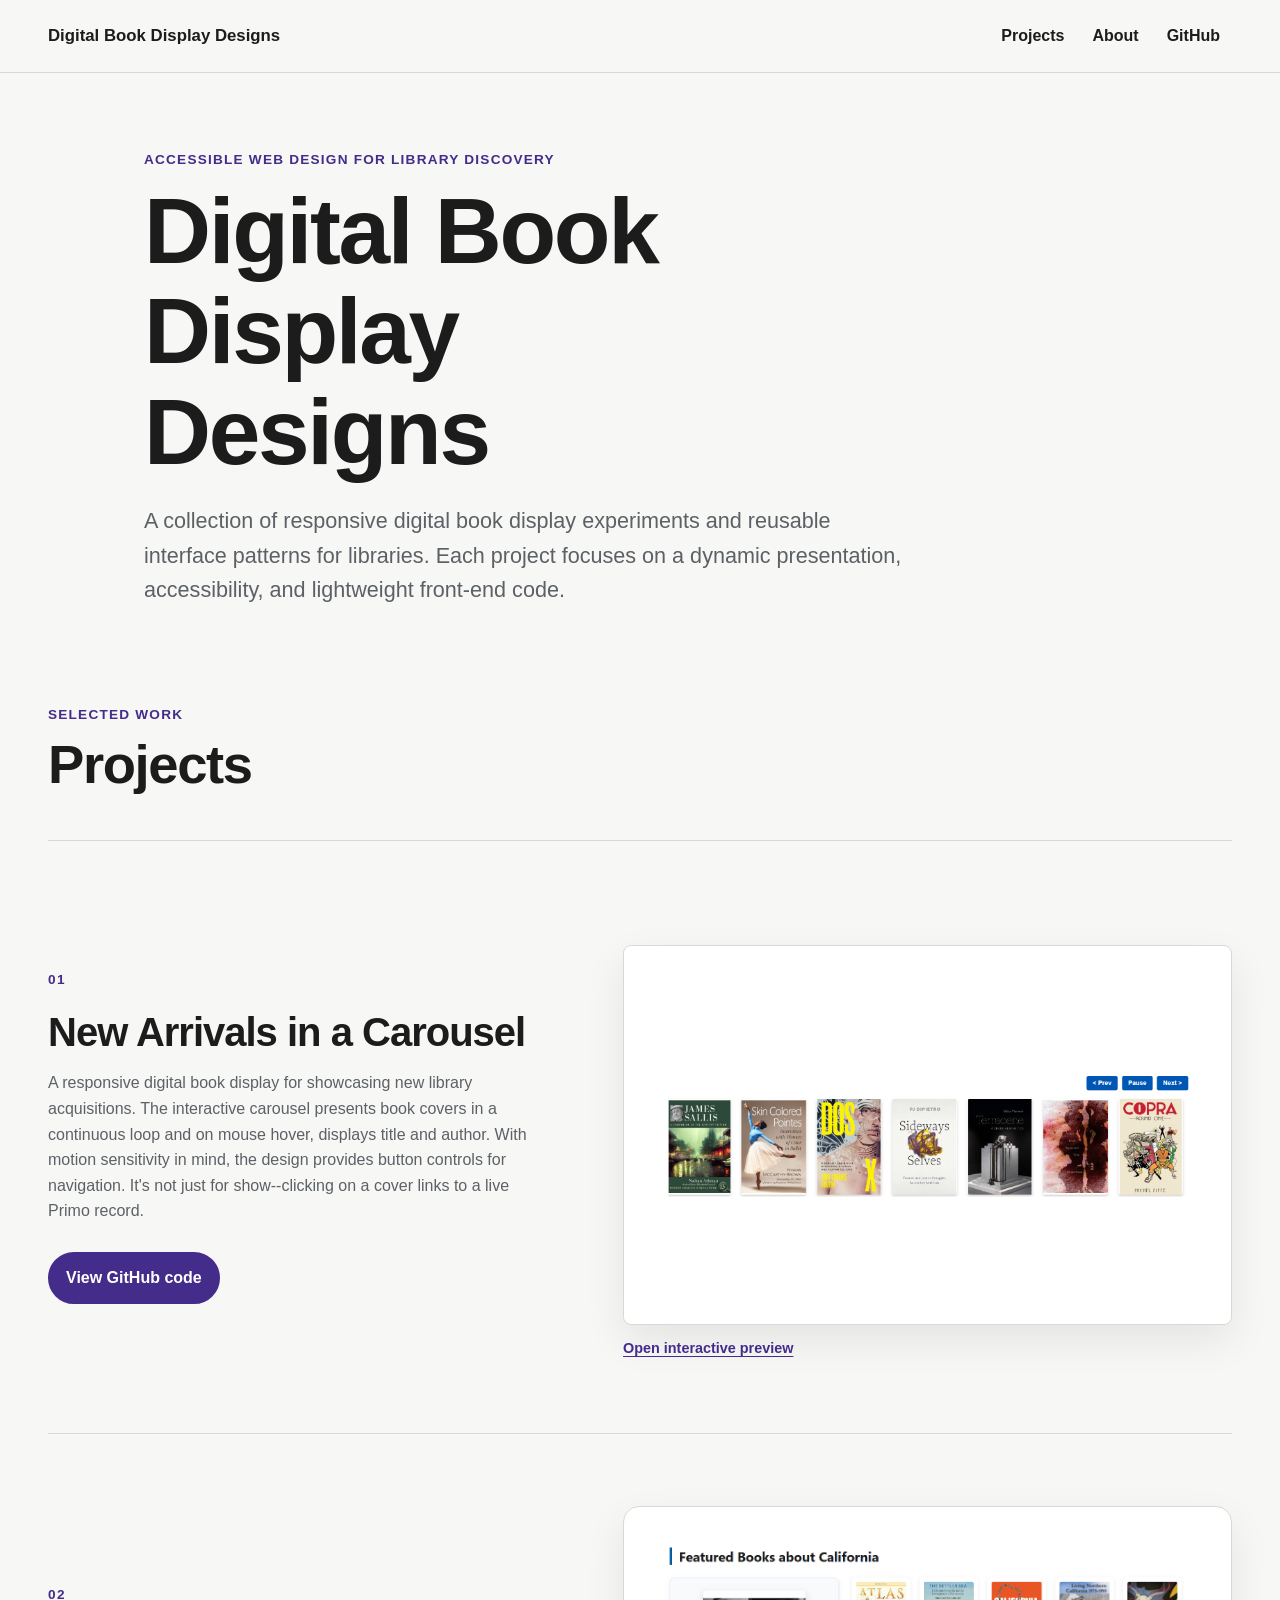
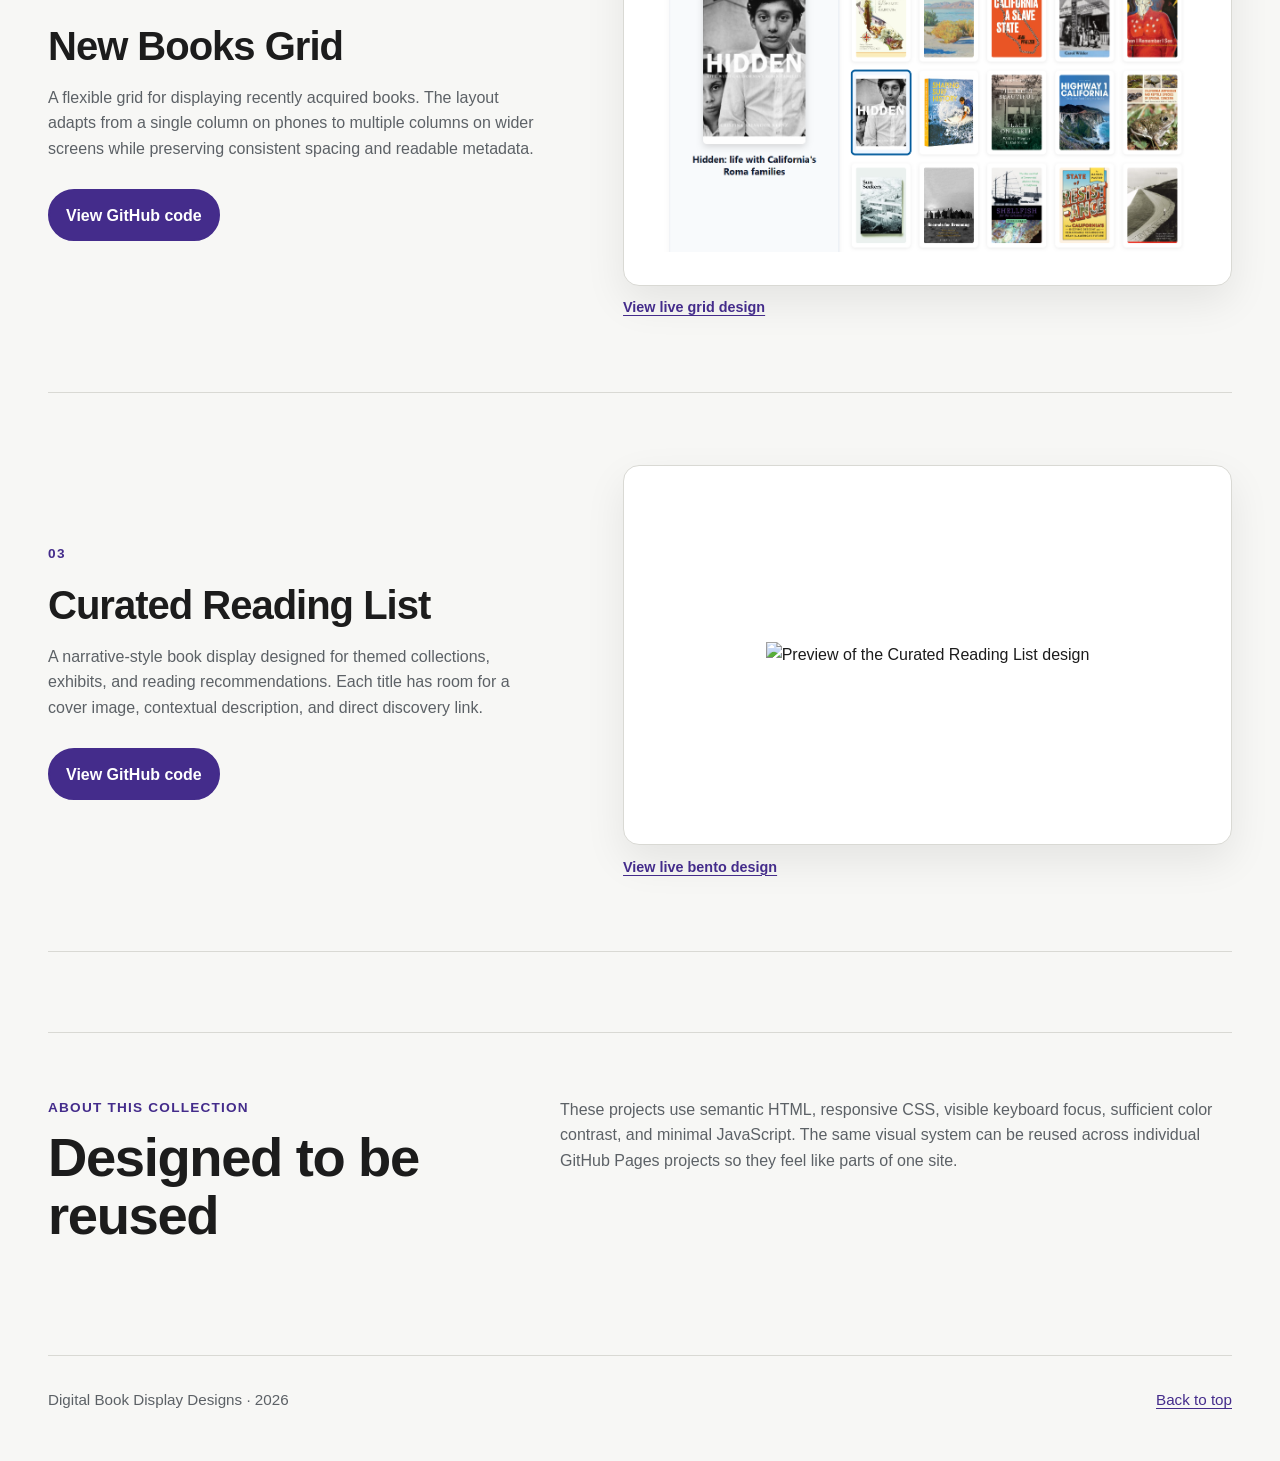
==== index.html @ feedeee6 "Revise project sections for new books grid Updated project sections to reflect new book grids and li" ====
<!doctype html>
<html lang="en">
<head>
  <meta charset="utf-8">
  <meta name="viewport" content="width=device-width, initial-scale=1">
  <meta name="description" content="Digital Book Display Designs: a collection of accessible, responsive digital book display projects.">
  <title>Digital Book Display Designs</title>
  <link rel="stylesheet" href="styles.css">
  <script src="script.js" defer></script>
</head>
<body>
  <a class="skip-link" href="#main-content">Skip to main content</a>

  <header class="site-header">
    <div class="site-header__inner">
      <a class="site-title" href="./" aria-label="Digital Book Display Designs home">
        Digital Book Display Designs
      </a>

      <button class="nav-toggle" type="button" aria-expanded="false" aria-controls="site-nav">
        <span class="nav-toggle__label">Menu</span>
      </button>

      <nav id="site-nav" class="site-nav" aria-label="Primary navigation">
        <a href="#projects">Projects</a>
        <a href="#about">About</a>
        <a href="https://github.com/YOUR-USERNAME">GitHub</a>
      </nav>
    </div>
  </header>

  <main id="main-content">
    <section class="hero" aria-labelledby="page-title">
      <div class="hero__inner">
        <p class="eyebrow">Accessible web design for library discovery</p>
        <h1 id="page-title">Digital Book Display Designs</h1>
        <p class="hero__lede">
          A collection of responsive digital book display experiments and reusable interface patterns for libraries.
          Each project focuses on a dynamic presentation, accessibility, and lightweight front-end code.
        </p>
      </div>
    </section>

    <section id="projects" class="projects-section" aria-labelledby="projects-heading">
      <div class="section-heading">
        <p class="eyebrow">Selected work</p>
        <h2 id="projects-heading">Projects</h2>
      </div>

      <div class="project-list">
        <article class="project">
    <div class="project__content">
        <p class="project__number" aria-hidden="true">01</p>

        <h3>New Arrivals in a Carousel</h3>

        <p>
            A responsive digital book display for showcasing new library
            acquisitions. The interactive carousel presents book covers in a continuous 
          loop and on mouse hover, displays title and author. With motion sensitivity in mind, 
          the design provides button controls for navigation. It's not just for show--clicking on a cover links to a live 
          Primo record.
        </p>

        <div class="project__links">
            <a
                class="button"
                href="https://github.com/can-li1128/bookgallery">
                View GitHub code
            </a>
        </div>
    </div>

    <figure class="project__preview project__preview--full">
        <div class="preview-frame">
            <img
                src="images/project01.png"
                alt="Preview of the New Arrivals Carousel">
        </div>

        <figcaption>
            <a
                class="preview-link"
                href="https://can-li1128.github.io/bookgallery/">
                Open interactive preview
                <span aria-hidden="true"></span>
            </a>
        </figcaption>
    </figure>
</article>

        <article class="project">

    <div class="project__content">
        <p class="project__number" aria-hidden="true">02</p>

        <h3>New Books Grid</h3>

        <p>
            A flexible grid for displaying recently acquired books.
            The layout adapts from a single column on phones to multiple
            columns on wider screens while preserving consistent spacing
            and readable metadata.
        </p>

        <div class="project__links">
            <a
                class="button"
                href="https://github.com/can-li1128/gridgallery">
                View GitHub code
            </a>
        </div>
    </div>

    <figure class="project__preview">
        <div class="preview-frame">
            <img
                src="images/project02.png"
                alt="Preview of the themed Books Grid">
        </div>

        <figcaption>
            <a
                class="preview-link"
                href="https://can-li1128.github.io/gridgallery">
                View live grid design
            </a>
        </figcaption>
    </figure>

</article>

        <article class="project">

    <div class="project__content">
        <p class="project__number" aria-hidden="true">03</p>

        <h3>Curated Reading List</h3>

        <p>
            A narrative-style book display designed for themed collections,
            exhibits, and reading recommendations. Each title has room for
            a cover image, contextual description, and direct discovery link.
        </p>

        <div class="project__links">
            <a
                class="button"
                href="https://github.com/YOUR-USERNAME/curated-reading-list">
                View GitHub code
            </a>
        </div>
    </div>

    <figure class="project__preview">
        <div class="preview-frame">
            <img
                src="images/curated-reading-list.png"
                alt="Preview of the Curated Reading List design">
        </div>

        <figcaption>
            <a
                class="preview-link"
                href="https://YOUR-USERNAME.github.io/curated-reading-list/">
                View live bento design
            </a>
        </figcaption>
    </figure>

</article>
      </div>
    </section>

    <section id="about" class="about-section" aria-labelledby="about-heading">
      <div>
        <p class="eyebrow">About this collection</p>
        <h2 id="about-heading">Designed to be reused</h2>
      </div>
      <p>
        These projects use semantic HTML, responsive CSS, visible keyboard focus, sufficient color contrast, and minimal JavaScript. The same visual system can be reused across individual GitHub Pages projects so they feel like parts of one site.
      </p>
    </section>
  </main>

  <footer class="site-footer">
    <p>Digital Book Display Designs <span aria-hidden="true">·</span> <span id="year"></span></p>
    <a href="#main-content">Back to top</a>
  </footer>
</body>
</html>
---- styles.css ----
:root {
  --bg: #f7f7f5;
  --surface: #ffffff;
  --text: #1c1c1c;
  --muted: #5c6166;
  --accent: #442c8b;
  --accent-dark: #31206a;
  --border: #d9d9d4;
  --focus: #dcae27;
  --max-width: 74rem;
  --radius: 1rem;
  --shadow: 0 16px 40px rgba(0, 0, 0, 0.08);
}

* {
  box-sizing: border-box;
}

html {
  scroll-behavior: smooth;
}

body {
  margin: 0;
  background: var(--bg);
  color: var(--text);
  font-family: "Source Sans 3", "Segoe UI", Arial, sans-serif;
  font-size: 1rem;
  line-height: 1.6;
}

img {
  display: block;
  max-width: 100%;
  height: auto;
}

a {
  color: var(--accent);
  text-underline-offset: 0.2em;
}

a:hover {
  text-decoration-thickness: 0.14em;
}

a:focus-visible,
button:focus-visible {
  outline: 3px solid var(--focus);
  outline-offset: 4px;
}

.skip-link {
  position: absolute;
  top: 0.75rem;
  left: 0.75rem;
  z-index: 1000;
  padding: 0.75rem 1rem;
  background: var(--text);
  color: #fff;
  transform: translateY(-150%);
}

.skip-link:focus {
  transform: translateY(0);
}

.site-header {
  border-bottom: 1px solid var(--border);
  background: rgba(247, 247, 245, 0.96);
}

.site-header__inner,
.hero__inner,
.projects-section,
.about-section,
.site-footer {
  width: min(calc(100% - 2rem), var(--max-width));
  margin-inline: auto;
}

.site-header__inner {
  position: relative;
  display: flex;
  min-height: 4.5rem;
  align-items: center;
  justify-content: space-between;
  gap: 1rem;
}

.site-title {
  color: var(--text);
  font-size: 1.05rem;
  font-weight: 700;
  text-decoration: none;
}

.nav-toggle {
  border: 1px solid var(--border);
  border-radius: 999px;
  background: var(--surface);
  color: var(--text);
  padding: 0.55rem 0.9rem;
  font: inherit;
  font-weight: 700;
  cursor: pointer;
}

.site-nav {
  position: absolute;
  top: calc(100% + 0.5rem);
  right: 0;
  z-index: 10;
  display: none;
  min-width: 12rem;
  padding: 0.6rem;
  border: 1px solid var(--border);
  border-radius: 0.75rem;
  background: var(--surface);
  box-shadow: var(--shadow);
}

.site-nav.is-open {
  display: grid;
}

.site-nav a {
  padding: 0.65rem 0.75rem;
  border-radius: 0.5rem;
  color: var(--text);
  font-weight: 600;
  text-decoration: none;
}

.site-nav a:hover {
  background: #efeee9;
}

.hero {
  padding: 4.75rem 0 4rem;
}

.hero__inner {
  max-width: 62rem;
}

.eyebrow {
  margin: 0 0 0.65rem;
  color: var(--accent);
  font-size: 0.85rem;
  font-weight: 800;
  letter-spacing: 0.09em;
  text-transform: uppercase;
}

h1,
h2,
h3 {
  margin-top: 0;
  line-height: 1.08;
  letter-spacing: -0.025em;
}

h1 {
  max-width: 11ch;
  margin-bottom: 1.4rem;
  font-size: clamp(2.8rem, 9vw, 5.8rem);
  font-weight: 800;
}

h2 {
  font-size: clamp(2rem, 5vw, 3.4rem);
}

h3 {
  margin-bottom: 1rem;
  font-size: clamp(1.65rem, 4vw, 2.5rem);
}

.hero__lede {
  max-width: 48rem;
  margin: 0;
  color: var(--muted);
  font-size: clamp(1.1rem, 2.4vw, 1.35rem);
}

.projects-section {
  padding: 2rem 0 5rem;
}

.section-heading {
  margin-bottom: 2rem;
}

.project-list {
  border-top: 1px solid var(--border);
}

.project {
  display: grid;
  gap: 2rem;
  padding: 3rem 0;
  border-bottom: 1px solid var(--border);
}

.project__content p:not(.project__number) {
  max-width: 42rem;
  color: var(--muted);
}

.project__number {
  margin: 0 0 1.25rem;
  color: var(--accent);
  font-size: 0.85rem;
  font-weight: 800;
  letter-spacing: 0.1em;
}

.project__links {
  display: flex;
  flex-wrap: wrap;
  align-items: center;
  gap: 1rem 1.25rem;
  margin-top: 1.75rem;
}

.button {
  display: inline-flex;
  align-items: center;
  justify-content: center;
  min-height: 2.9rem;
  padding: 0.7rem 1rem;
  border: 2px solid var(--accent);
  border-radius: 999px;
  background: var(--accent);
  color: #fff;
  font-weight: 750;
  text-decoration: none;
}

.button:hover {
  border-color: var(--accent-dark);
  background: var(--accent-dark);
}

.text-link {
  font-weight: 700;
}

.project__preview {
  margin: 0;
}

.preview-frame {
  display: flex;
  align-items: center;
  justify-content: center;
  overflow: hidden;
  aspect-ratio: 16 / 10;
  padding: 1rem;
  border: 1px solid var(--border);
  border-radius: var(--radius);
  background: var(--surface);
  box-shadow: var(--shadow);
}

.preview-frame img {
  display: block;
  width: auto;
  height: auto;
  max-width: 92%;
  max-height: 92%;
  object-fit: contain;
}

figcaption {
  margin-top: 0.65rem;
  color: var(--muted);
  font-size: 0.9rem;
}

.about-section {
  display: grid;
  gap: 1.5rem;
  padding: 4rem 0;
  border-top: 1px solid var(--border);
}

.about-section p:last-child {
  max-width: 42rem;
  margin: 0;
  color: var(--muted);
}

.site-footer {
  display: flex;
  flex-wrap: wrap;
  justify-content: space-between;
  gap: 1rem;
  padding: 2rem 0 3rem;
  border-top: 1px solid var(--border);
  color: var(--muted);
  font-size: 0.95rem;
}

.site-footer p {
  margin: 0;
}

@media (min-width: 48rem) {
  .nav-toggle {
    display: none;
  }

  .site-nav,
  .site-nav.is-open {
    position: static;
    display: flex;
    min-width: 0;
    padding: 0;
    border: 0;
    background: transparent;
    box-shadow: none;
    gap: 0.25rem;
  }

  .project {
    grid-template-columns: minmax(0, 0.9fr) minmax(0, 1.1fr);
    align-items: center;
    gap: clamp(2.5rem, 6vw, 5.5rem);
    padding: 4.5rem 0;
  }

  .about-section {
    grid-template-columns: 0.8fr 1.2fr;
    gap: 4rem;
  }
}

@media (prefers-reduced-motion: reduce) {
  html {
    scroll-behavior: auto;
  }

  *,
  *::before,
  *::after {
    scroll-behavior: auto !important;
  }
}

/* Full-width project preview
   Used when the screenshot should appear below the project description. */

.project__preview--full {
    width: 100%;
    margin-top: 2rem;
}

.project__preview--full .preview-frame {
    width: 100%;
    overflow: hidden;
    background: #fff;
    border: 1px solid var(--border, #d9d9d9);
    border-radius: 0.5rem;
}

.project__preview--full .preview-frame img {
    display: block;
    width: 100%;
    height: auto;
}

/* Interactive preview link */

.project__preview--full figcaption {
    margin-top: 0.75rem;
}

.preview-link {
    display: inline-block;
    font-weight: 600;
    color: var(--accent, #442c8b);
    text-decoration-thickness: 0.1em;
    text-underline-offset: 0.2em;
}

.preview-link:hover {
    text-decoration-thickness: 0.15em;
}

.preview-link:focus-visible {
    outline: 3px solid var(--focus, #dcae27);
    outline-offset: 4px;
}
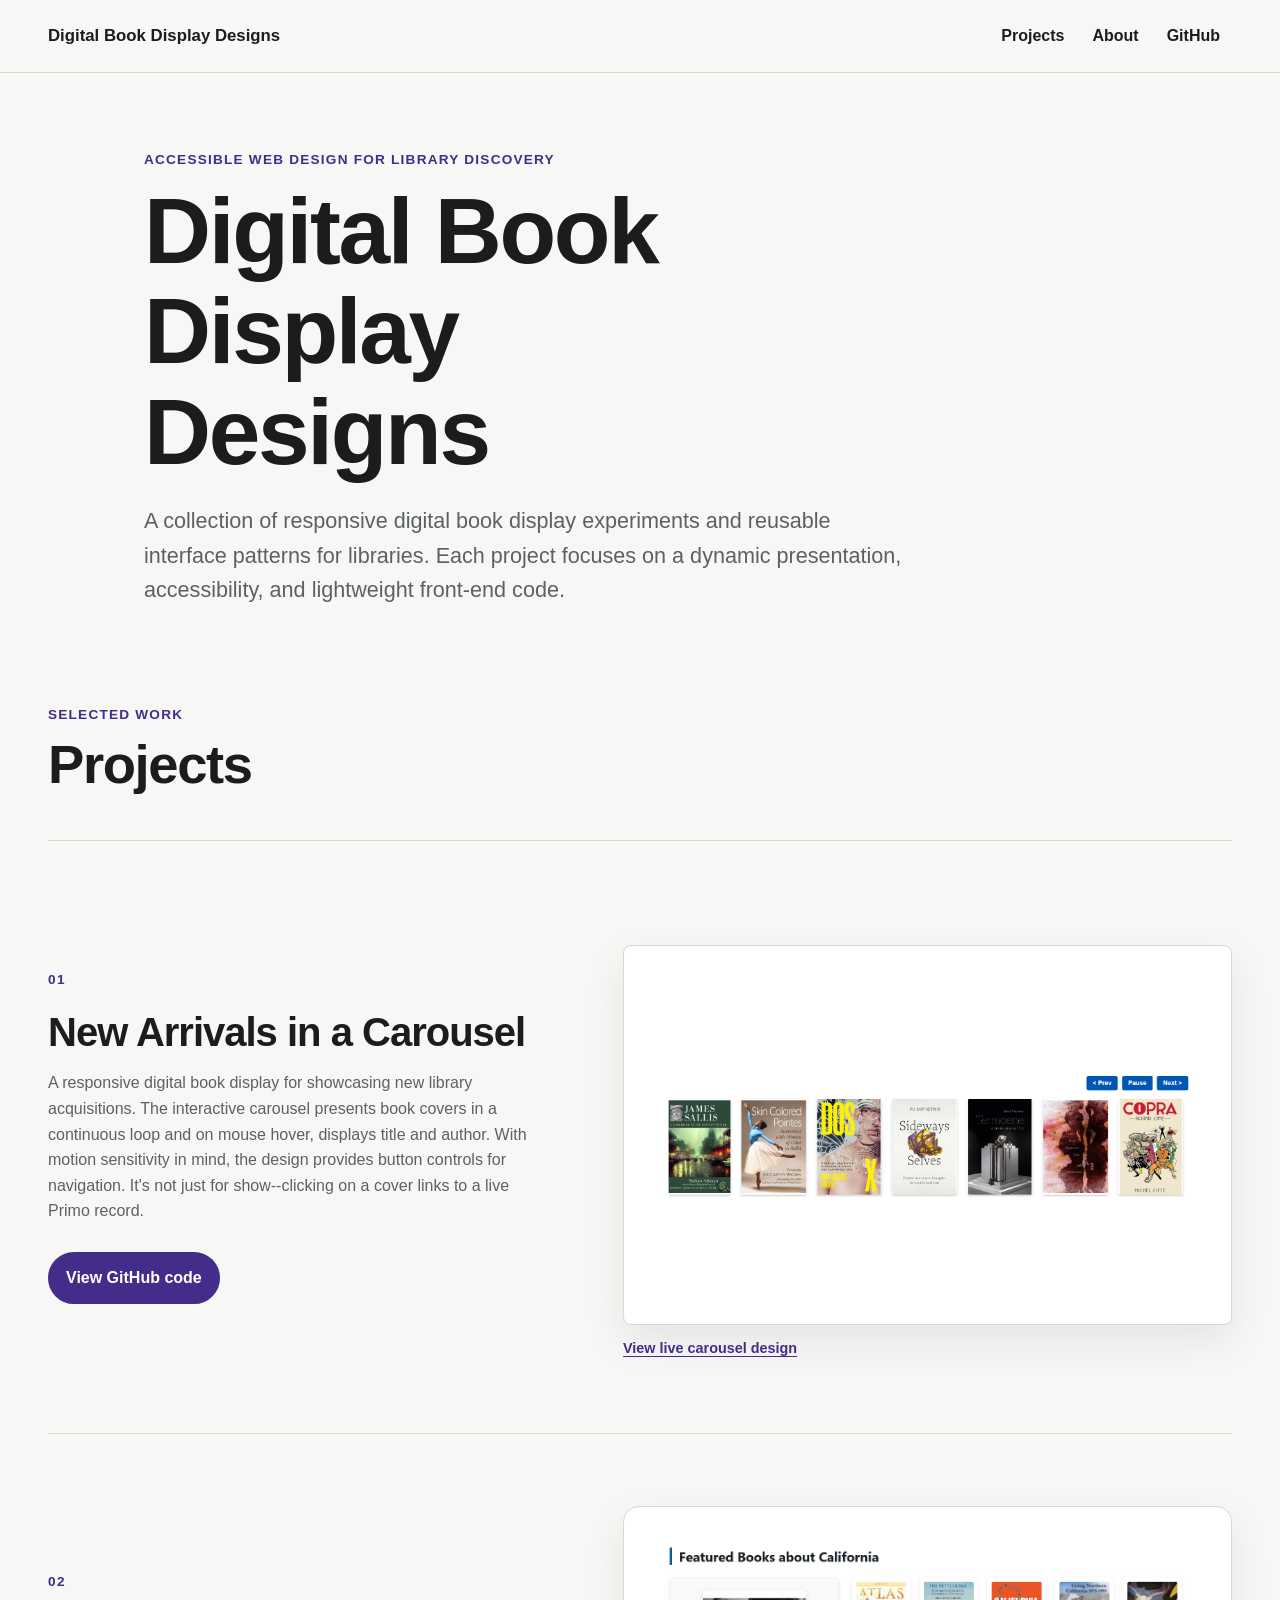
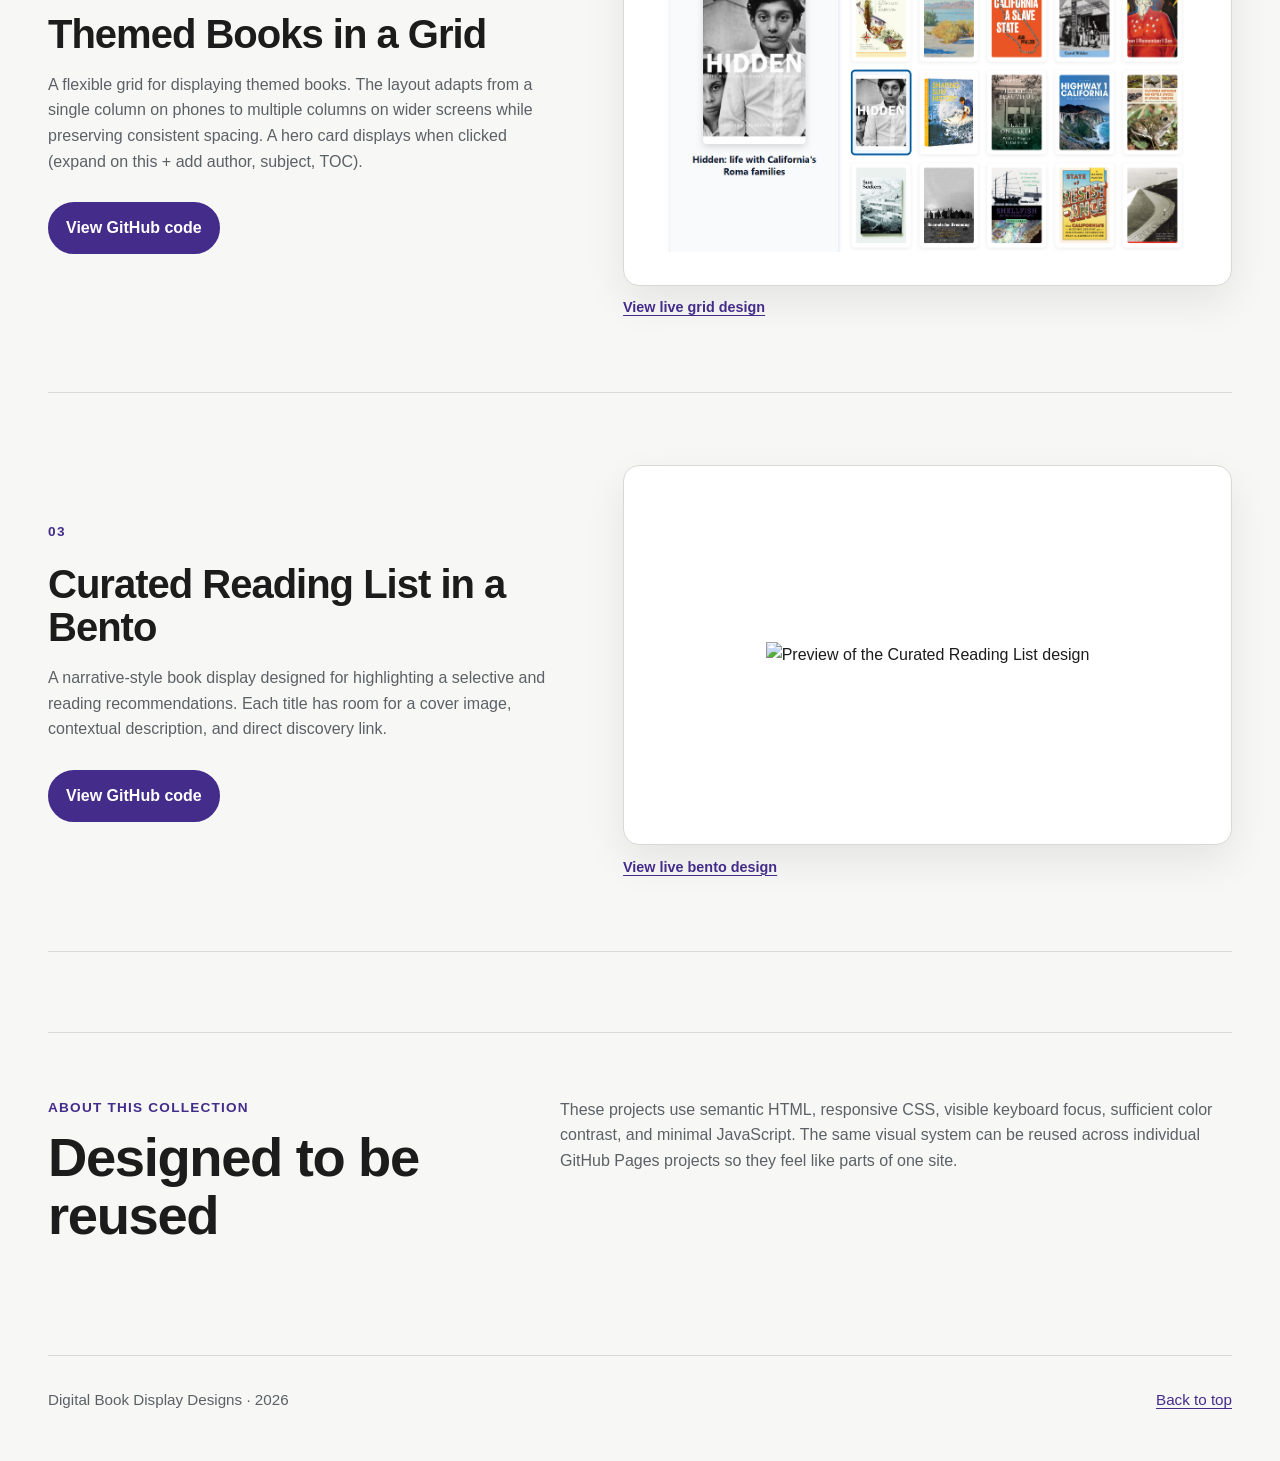
==== commit b2200a8c: "Modify project titles and links in index.html Updated project descriptions and links in index.html." ====
--- a/index.html
+++ b/index.html
@@ -65,7 +65,7 @@
         <div class="project__links">
             <a
                 class="button"
-                href="https://github.com/can-li1128/bookgallery">
+                href="https://github.com/can-li1128/carouselgallery">
                 View GitHub code
             </a>
         </div>
@@ -81,8 +81,8 @@
         <figcaption>
             <a
                 class="preview-link"
-                href="https://can-li1128.github.io/bookgallery/">
-                Open interactive preview
+                href="https://can-li1128.github.io/carouselgallery">
+                View live carousel design
                 <span aria-hidden="true"></span>
             </a>
         </figcaption>
@@ -94,13 +94,13 @@
     <div class="project__content">
         <p class="project__number" aria-hidden="true">02</p>
 
-        <h3>New Books Grid</h3>
+        <h3>Themed Books in a Grid</h3>
 
         <p>
-            A flexible grid for displaying recently acquired books.
+            A flexible grid for displaying themed books.
             The layout adapts from a single column on phones to multiple
-            columns on wider screens while preserving consistent spacing
-            and readable metadata.
+            columns on wider screens while preserving consistent spacing.
+            A hero card displays when clicked (expand on this + add author, subject, TOC).
         </p>
 
         <div class="project__links">
@@ -135,11 +135,11 @@
     <div class="project__content">
         <p class="project__number" aria-hidden="true">03</p>
 
-        <h3>Curated Reading List</h3>
+        <h3>Curated Reading List in a Bento</h3>
 
         <p>
-            A narrative-style book display designed for themed collections,
-            exhibits, and reading recommendations. Each title has room for
+            A narrative-style book display designed for highlighting 
+          a selective and reading recommendations. Each title has room for
             a cover image, contextual description, and direct discovery link.
         </p>
 
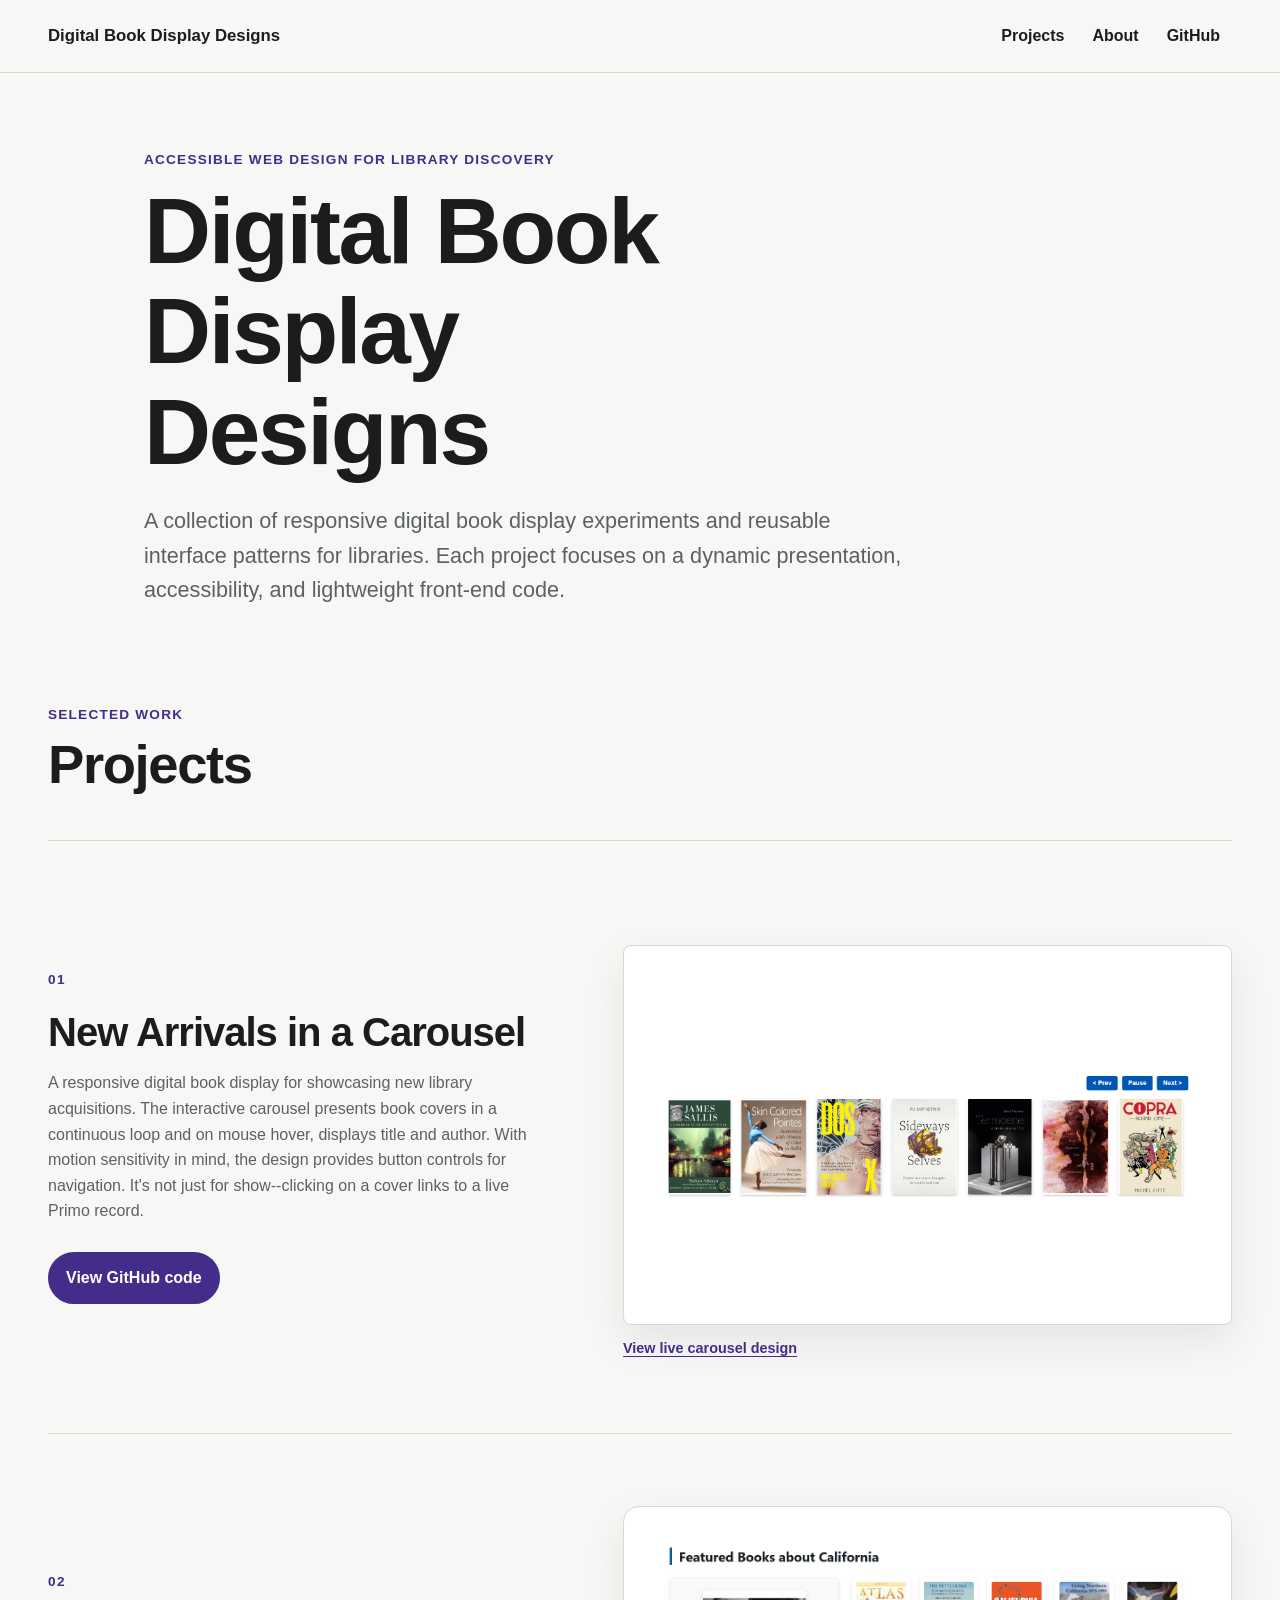
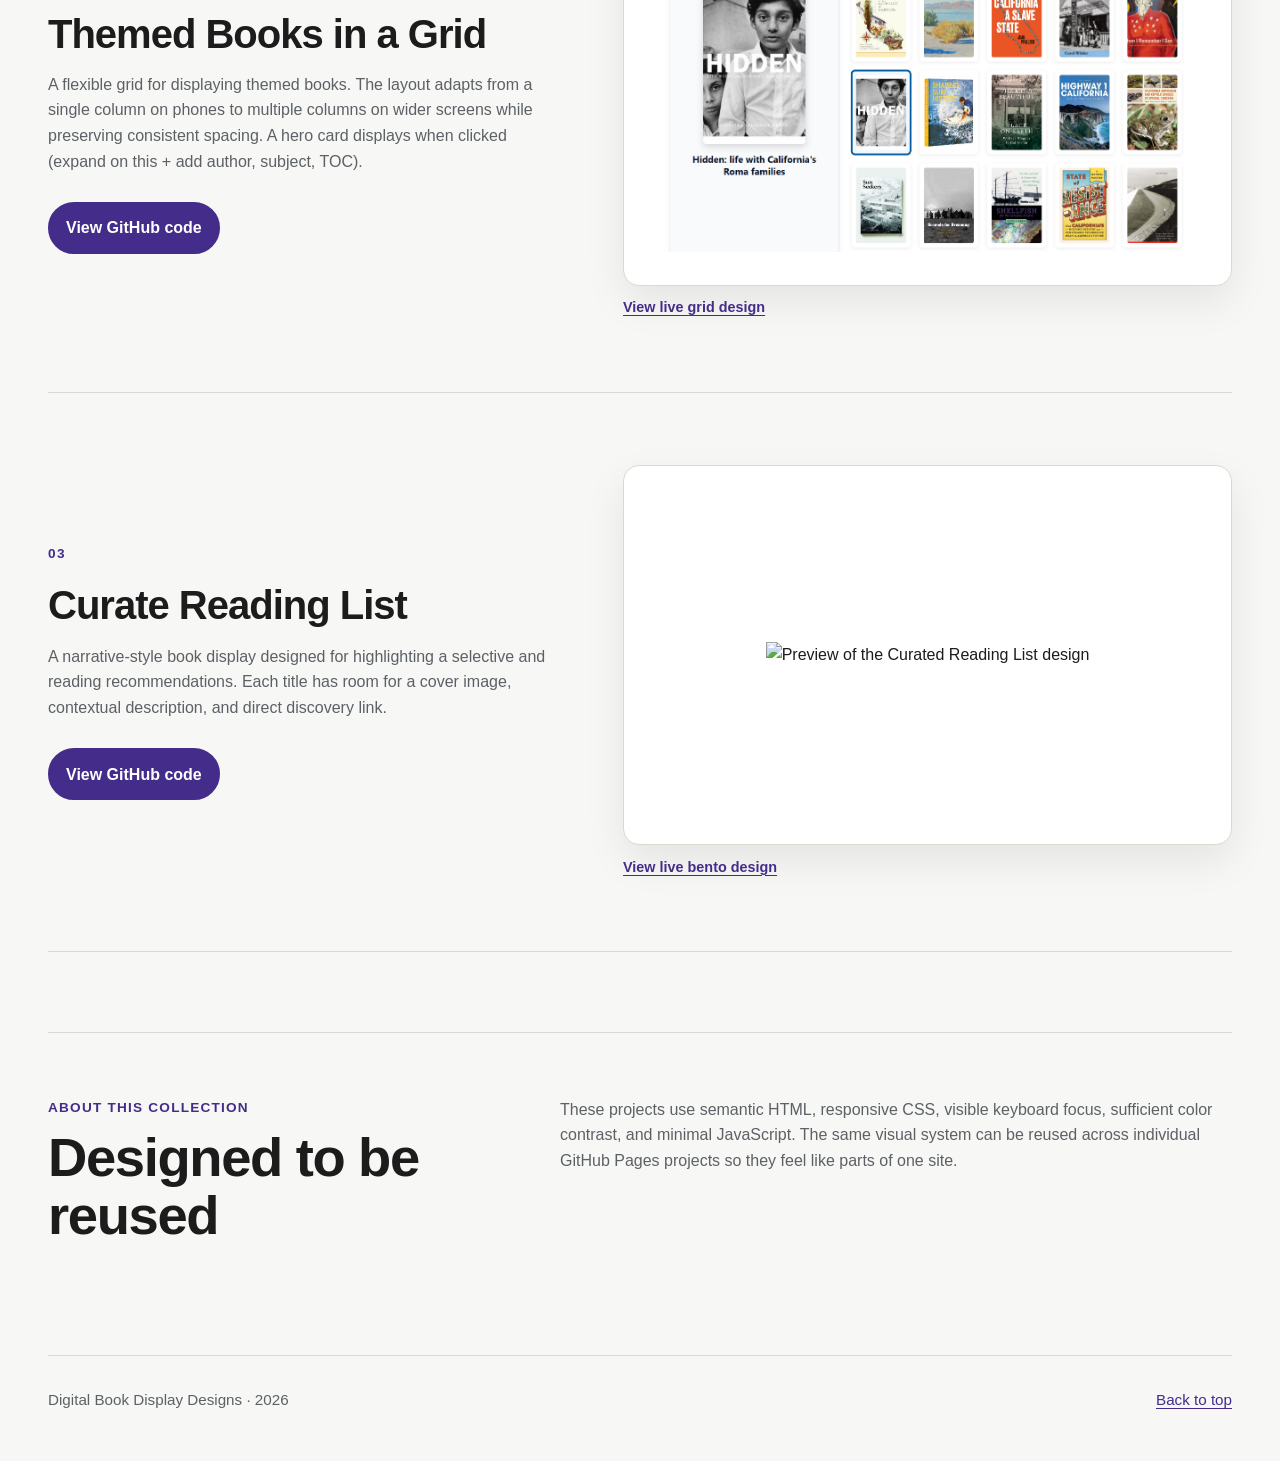
==== commit f5abbb2a: "Update heading for curated reading list section" ====
--- a/index.html
+++ b/index.html
@@ -65,7 +65,7 @@
         <div class="project__links">
             <a
                 class="button"
-                href="https://github.com/can-li1128/carouselgallery">
+                href="https://github.com/can-li1128/carousel">
                 View GitHub code
             </a>
         </div>
@@ -81,7 +81,7 @@
         <figcaption>
             <a
                 class="preview-link"
-                href="https://can-li1128.github.io/carouselgallery">
+                href="https://can-li1128.github.io/carousel">
                 View live carousel design
                 <span aria-hidden="true"></span>
             </a>
@@ -106,7 +106,7 @@
         <div class="project__links">
             <a
                 class="button"
-                href="https://github.com/can-li1128/gridgallery">
+                href="https://github.com/can-li1128/bookgallery/blob/master/bento.html">
                 View GitHub code
             </a>
         </div>
@@ -122,7 +122,7 @@
         <figcaption>
             <a
                 class="preview-link"
-                href="https://can-li1128.github.io/gridgallery">
+                href=" https://can-li1128.github.io/bookgallery/bento">
                 View live grid design
             </a>
         </figcaption>
@@ -135,7 +135,7 @@
     <div class="project__content">
         <p class="project__number" aria-hidden="true">03</p>
 
-        <h3>Curated Reading List in a Bento</h3>
+        <h3>Curate Reading List</h3>
 
         <p>
             A narrative-style book display designed for highlighting 
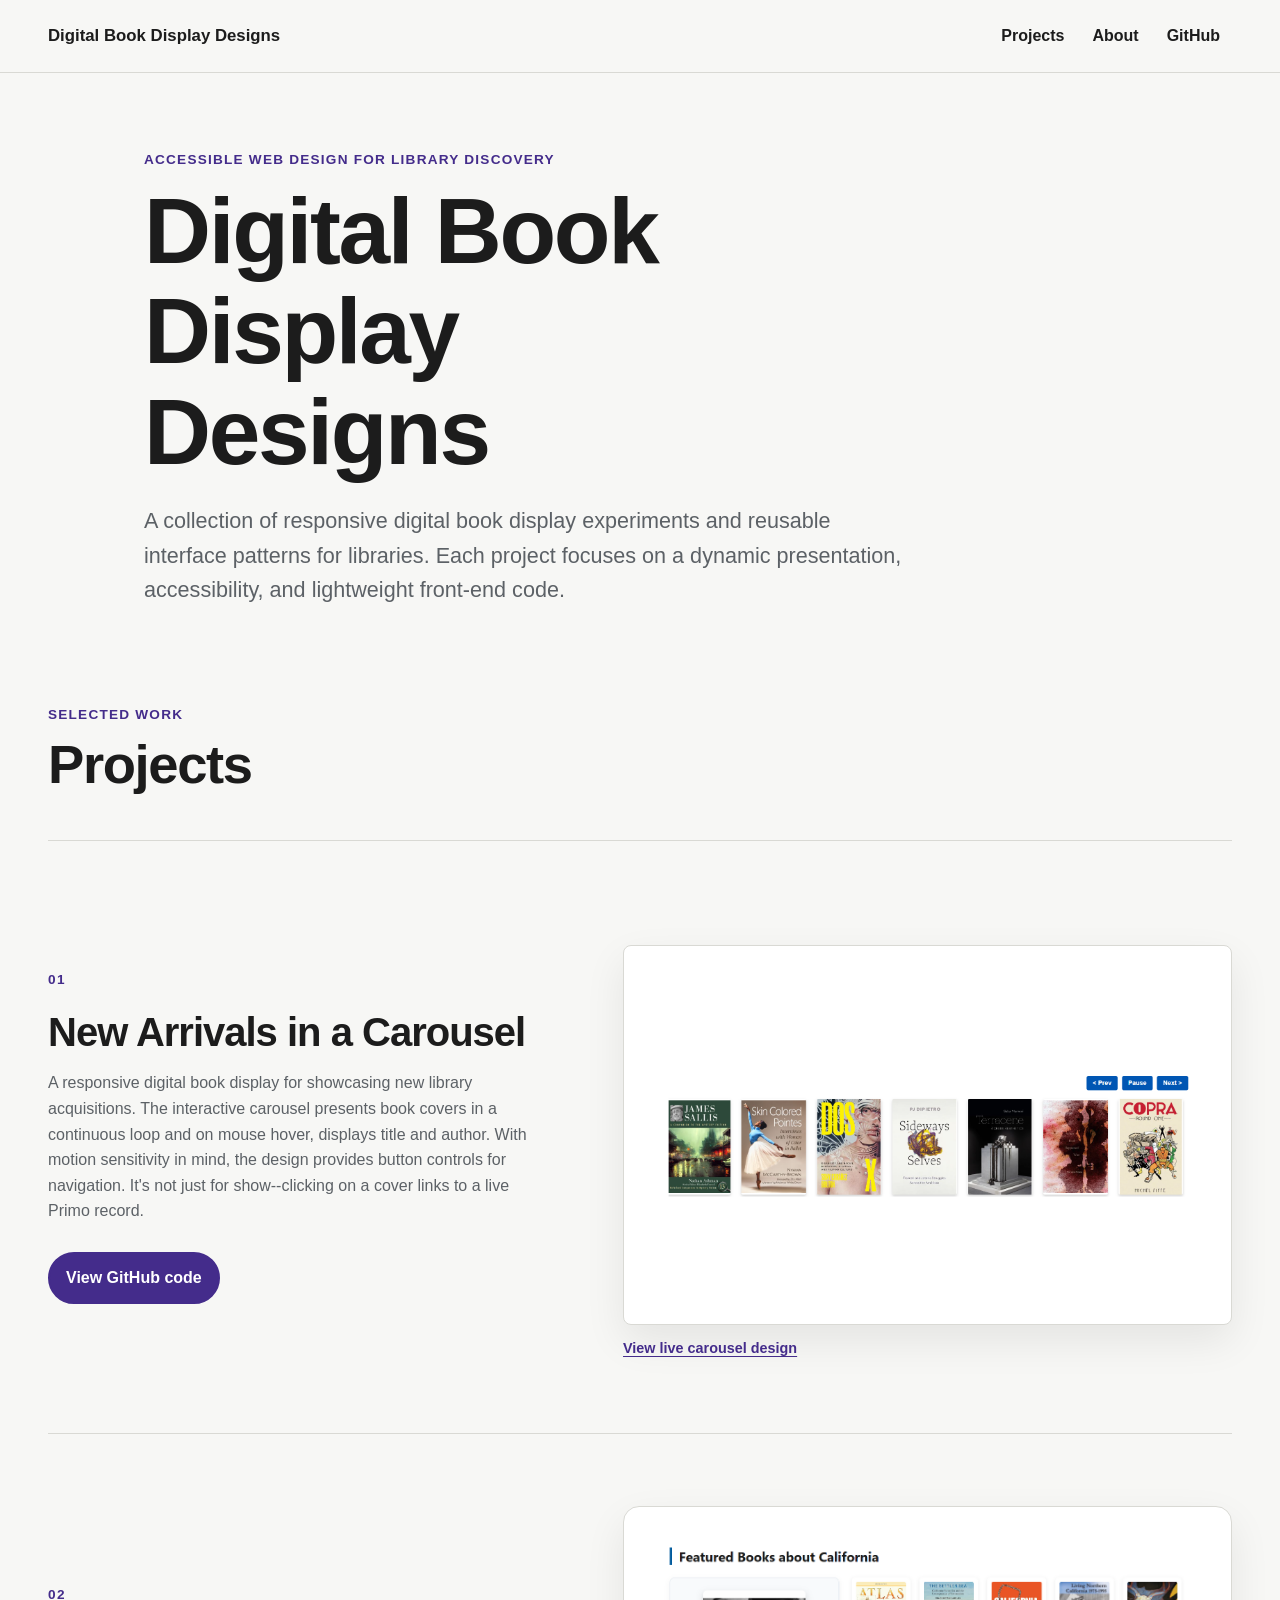
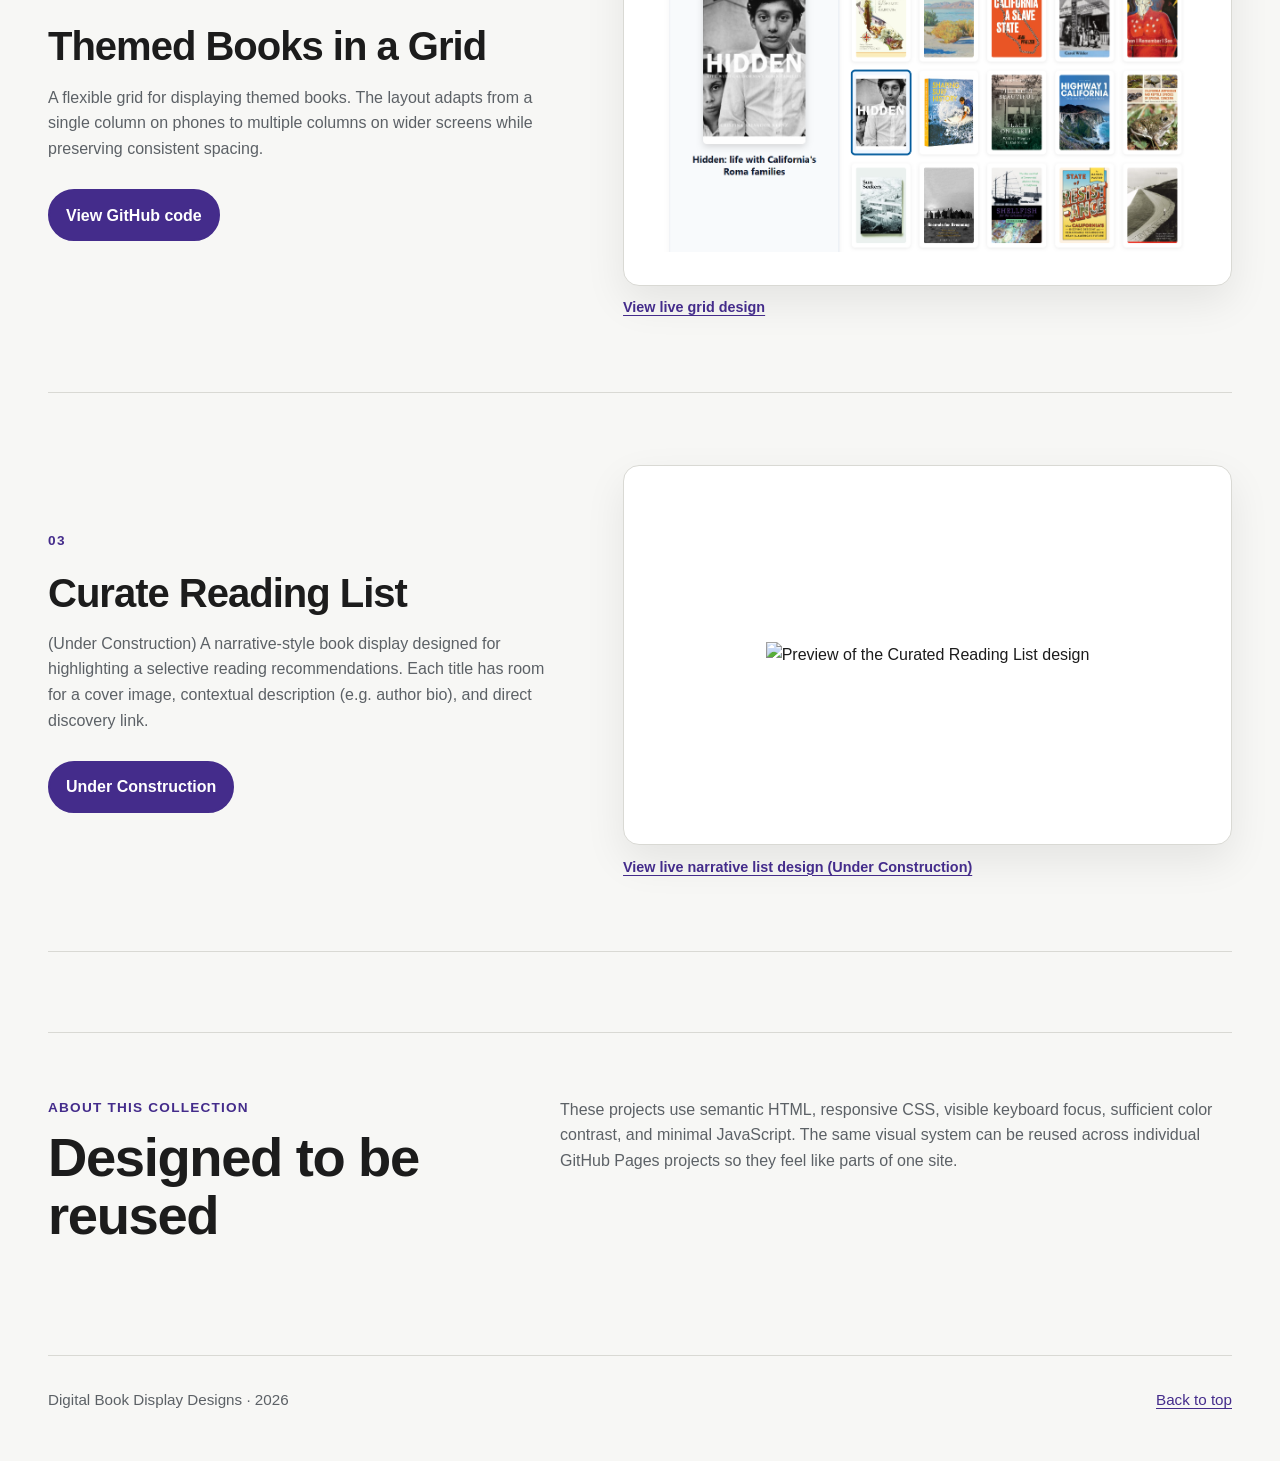
==== commit 7e3c5ca0: "Revise project links and descriptions in index.html Updated links and descriptions for project secti" ====
--- a/index.html
+++ b/index.html
@@ -100,13 +100,12 @@
             A flexible grid for displaying themed books.
             The layout adapts from a single column on phones to multiple
             columns on wider screens while preserving consistent spacing.
-            A hero card displays when clicked (expand on this + add author, subject, TOC).
         </p>
 
         <div class="project__links">
             <a
                 class="button"
-                href="https://github.com/can-li1128/bookgallery/blob/master/bento.html">
+                href="https://github.com/can-li1128/grid">
                 View GitHub code
             </a>
         </div>
@@ -122,7 +121,7 @@
         <figcaption>
             <a
                 class="preview-link"
-                href=" https://can-li1128.github.io/bookgallery/bento">
+                href="https://can-li1128.github.io/grid/">
                 View live grid design
             </a>
         </figcaption>
@@ -138,16 +137,16 @@
         <h3>Curate Reading List</h3>
 
         <p>
-            A narrative-style book display designed for highlighting 
-          a selective and reading recommendations. Each title has room for
-            a cover image, contextual description, and direct discovery link.
+            (Under Construction) A narrative-style book display designed for highlighting 
+          a selective reading recommendations. Each title has room for
+            a cover image, contextual description (e.g. author bio), and direct discovery link.
         </p>
 
         <div class="project__links">
             <a
                 class="button"
                 href="https://github.com/YOUR-USERNAME/curated-reading-list">
-                View GitHub code
+                Under Construction
             </a>
         </div>
     </div>
@@ -163,7 +162,7 @@
             <a
                 class="preview-link"
                 href="https://YOUR-USERNAME.github.io/curated-reading-list/">
-                View live bento design
+                View live narrative list design (Under Construction)
             </a>
         </figcaption>
     </figure>
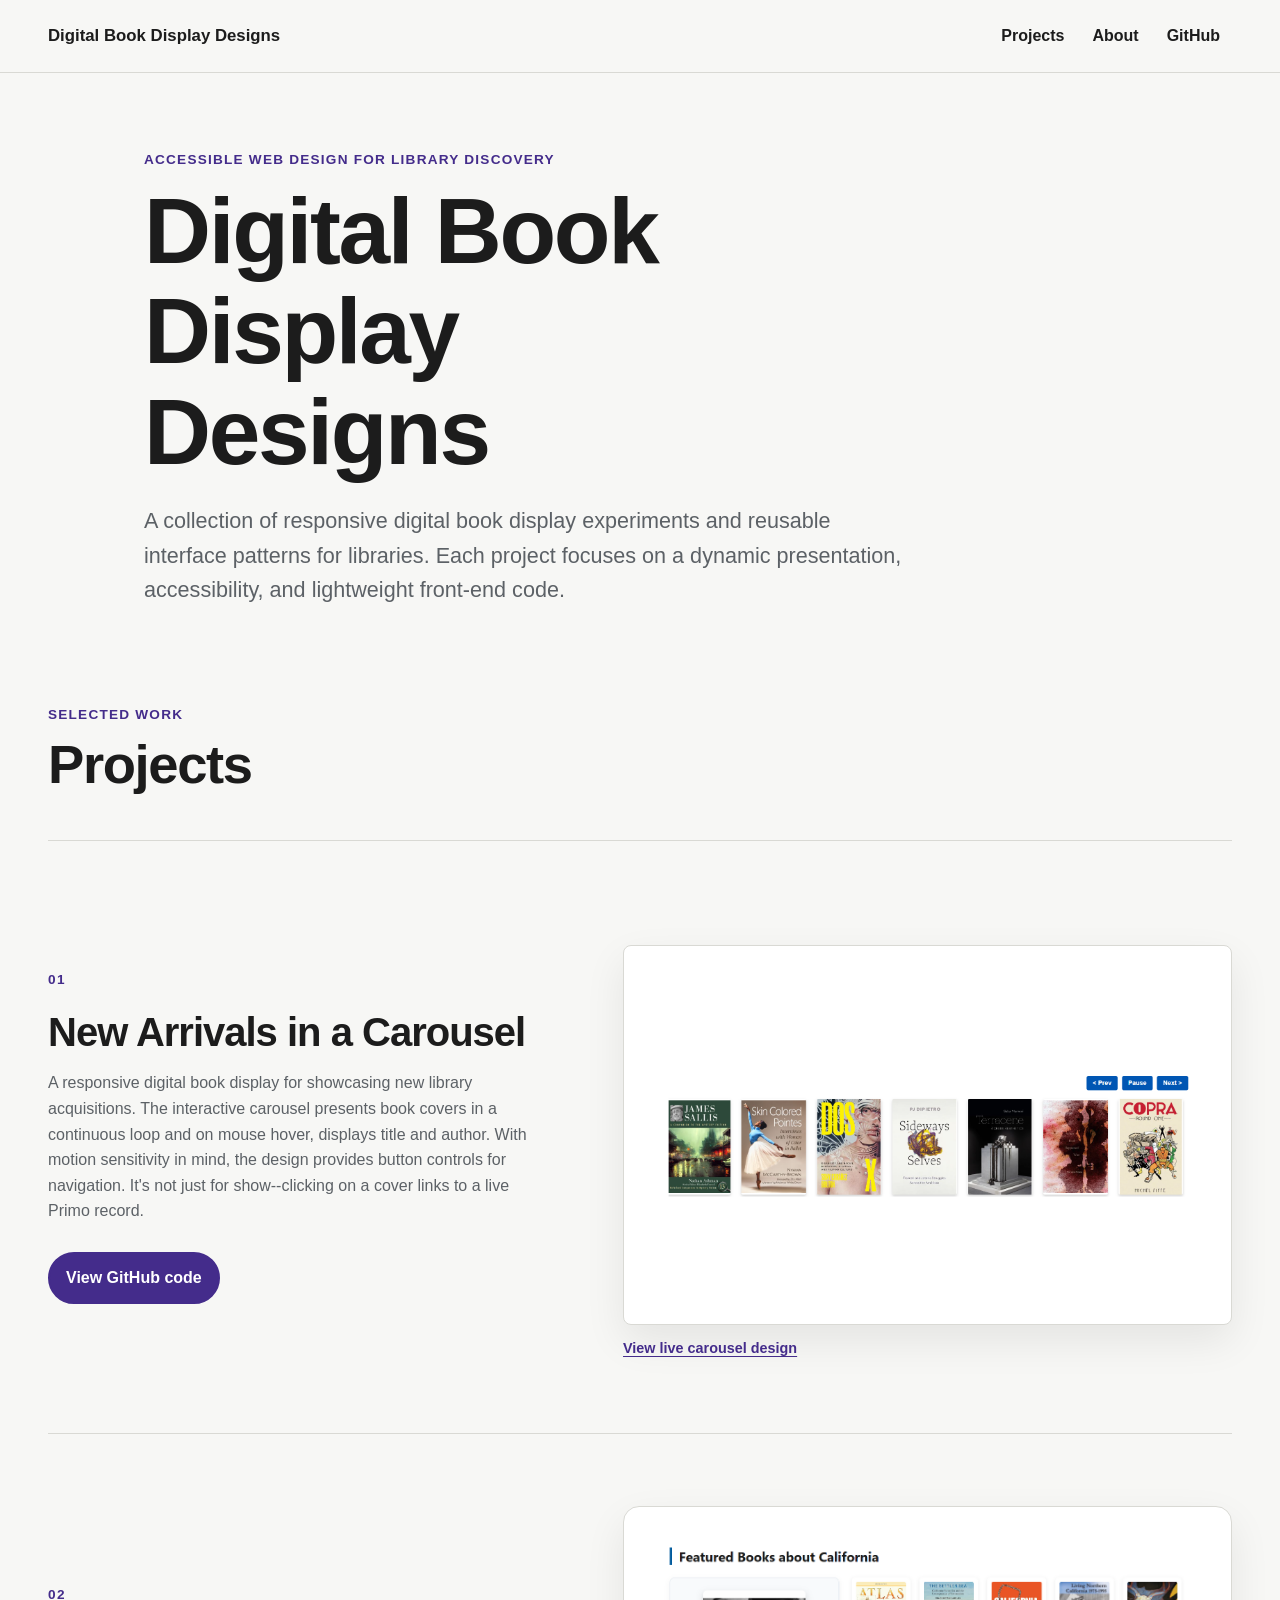
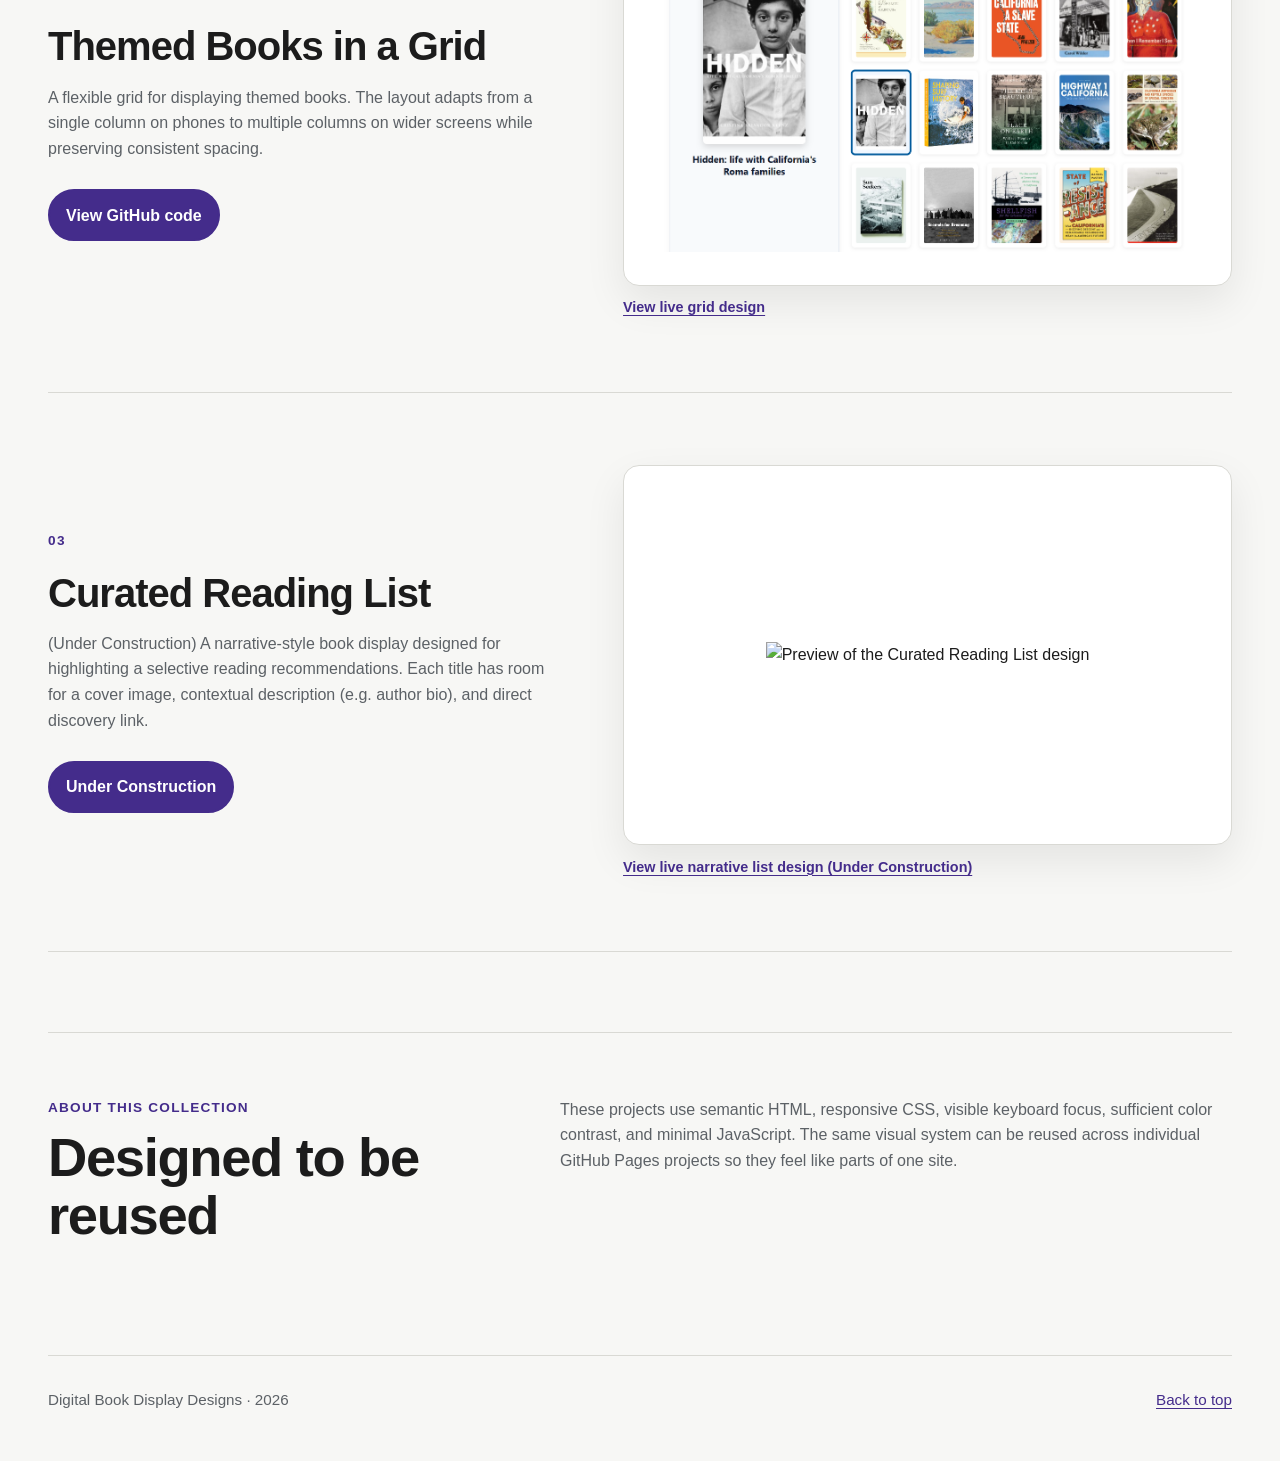
==== commit 60edf73b: "Update heading from 'Curate' to 'Curated' in index.html" ====
--- a/index.html
+++ b/index.html
@@ -134,7 +134,7 @@
     <div class="project__content">
         <p class="project__number" aria-hidden="true">03</p>
 
-        <h3>Curate Reading List</h3>
+        <h3>Curated Reading List</h3>
 
         <p>
             (Under Construction) A narrative-style book display designed for highlighting 
